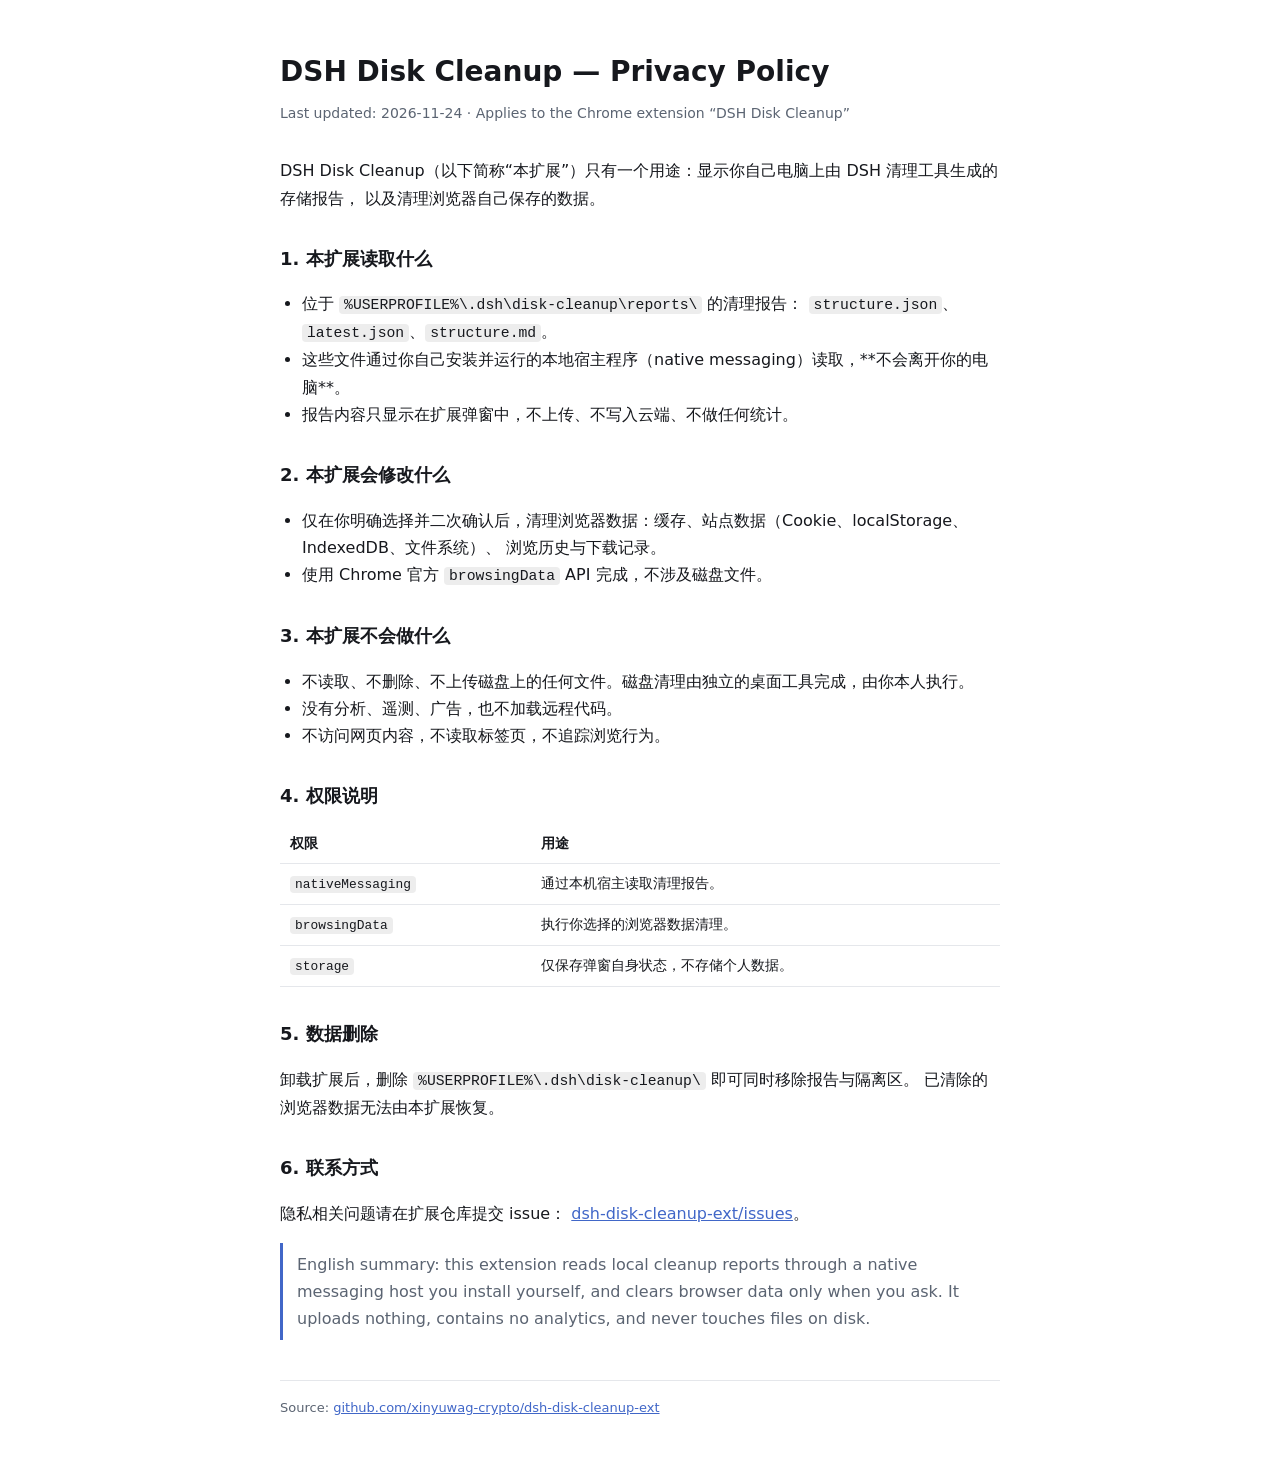
==== docs/privacy/index.html @ deed9495 "chore: store assets, privacy page, submission checklist, connection verifier" ====
<!doctype html>
<html lang="zh-CN">
<head>
  <meta charset="utf-8">
  <meta name="viewport" content="width=device-width, initial-scale=1">
  <title>DSH Disk Cleanup — Privacy Policy</title>
  <style>
    :root { color-scheme: light dark; --fg:#16181d; --muted:#5b6472; --line:#e5e7eb; --bg:#fff; --accent:#4167c8; }
    @media (prefers-color-scheme: dark) { :root { --fg:#e8eaed; --muted:#9aa0a6; --line:#2a2f37; --bg:#16181d; --accent:#7b9bf0; } }
    * { box-sizing: border-box; }
    body { margin: 0; padding: 48px 20px; background: var(--bg); color: var(--fg);
           font: 16px/1.7 "Segoe UI", "Microsoft YaHei UI", system-ui, sans-serif; }
    main { max-width: 720px; margin: 0 auto; }
    h1 { font-size: 28px; margin: 0 0 6px; }
    .sub { color: var(--muted); margin: 0 0 32px; font-size: 14px; }
    h2 { font-size: 18px; margin: 32px 0 10px; }
    p, li { color: var(--fg); }
    ul { padding-left: 22px; }
    table { width: 100%; border-collapse: collapse; margin: 12px 0; font-size: 14px; }
    th, td { text-align: left; padding: 8px 10px; border-bottom: 1px solid var(--line); vertical-align: top; }
    code { background: rgba(127,127,127,.14); padding: 1px 5px; border-radius: 4px; font-size: .92em; }
    .note { border-left: 3px solid var(--accent); padding: 8px 0 8px 14px; color: var(--muted); }
    footer { margin-top: 40px; color: var(--muted); font-size: 13px; border-top: 1px solid var(--line); padding-top: 16px; }
    a { color: var(--accent); }
  </style>
</head>
<body>
<main>
  <h1>DSH Disk Cleanup — Privacy Policy</h1>
  <p class="sub">Last updated: 2026-11-24 · Applies to the Chrome extension “DSH Disk Cleanup”</p>

  <p>DSH Disk Cleanup（以下简称“本扩展”）只有一个用途：显示你自己电脑上由 DSH 清理工具生成的存储报告，
     以及清理浏览器自己保存的数据。</p>

  <h2>1. 本扩展读取什么</h2>
  <ul>
    <li>位于 <code>%USERPROFILE%\.dsh\disk-cleanup\reports\</code> 的清理报告：
        <code>structure.json</code>、<code>latest.json</code>、<code>structure.md</code>。</li>
    <li>这些文件通过你自己安装并运行的本地宿主程序（native messaging）读取，**不会离开你的电脑**。</li>
    <li>报告内容只显示在扩展弹窗中，不上传、不写入云端、不做任何统计。</li>
  </ul>

  <h2>2. 本扩展会修改什么</h2>
  <ul>
    <li>仅在你明确选择并二次确认后，清理浏览器数据：缓存、站点数据（Cookie、localStorage、IndexedDB、文件系统）、
        浏览历史与下载记录。</li>
    <li>使用 Chrome 官方 <code>browsingData</code> API 完成，不涉及磁盘文件。</li>
  </ul>

  <h2>3. 本扩展不会做什么</h2>
  <ul>
    <li>不读取、不删除、不上传磁盘上的任何文件。磁盘清理由独立的桌面工具完成，由你本人执行。</li>
    <li>没有分析、遥测、广告，也不加载远程代码。</li>
    <li>不访问网页内容，不读取标签页，不追踪浏览行为。</li>
  </ul>

  <h2>4. 权限说明</h2>
  <table>
    <thead><tr><th>权限</th><th>用途</th></tr></thead>
    <tbody>
      <tr><td><code>nativeMessaging</code></td><td>通过本机宿主读取清理报告。</td></tr>
      <tr><td><code>browsingData</code></td><td>执行你选择的浏览器数据清理。</td></tr>
      <tr><td><code>storage</code></td><td>仅保存弹窗自身状态，不存储个人数据。</td></tr>
    </tbody>
  </table>

  <h2>5. 数据删除</h2>
  <p>卸载扩展后，删除 <code>%USERPROFILE%\.dsh\disk-cleanup\</code> 即可同时移除报告与隔离区。
     已清除的浏览器数据无法由本扩展恢复。</p>

  <h2>6. 联系方式</h2>
  <p>隐私相关问题请在扩展仓库提交 issue：
     <a href="https://github.com/xinyuwag-crypto/dsh-disk-cleanup-ext/issues">dsh-disk-cleanup-ext/issues</a>。</p>

  <p class="note">English summary: this extension reads local cleanup reports through a native
     messaging host you install yourself, and clears browser data only when you ask. It uploads
     nothing, contains no analytics, and never touches files on disk.</p>

  <footer>Source: <a href="https://github.com/xinyuwag-crypto/dsh-disk-cleanup-ext">github.com/xinyuwag-crypto/dsh-disk-cleanup-ext</a></footer>
</main>
</body>
</html>
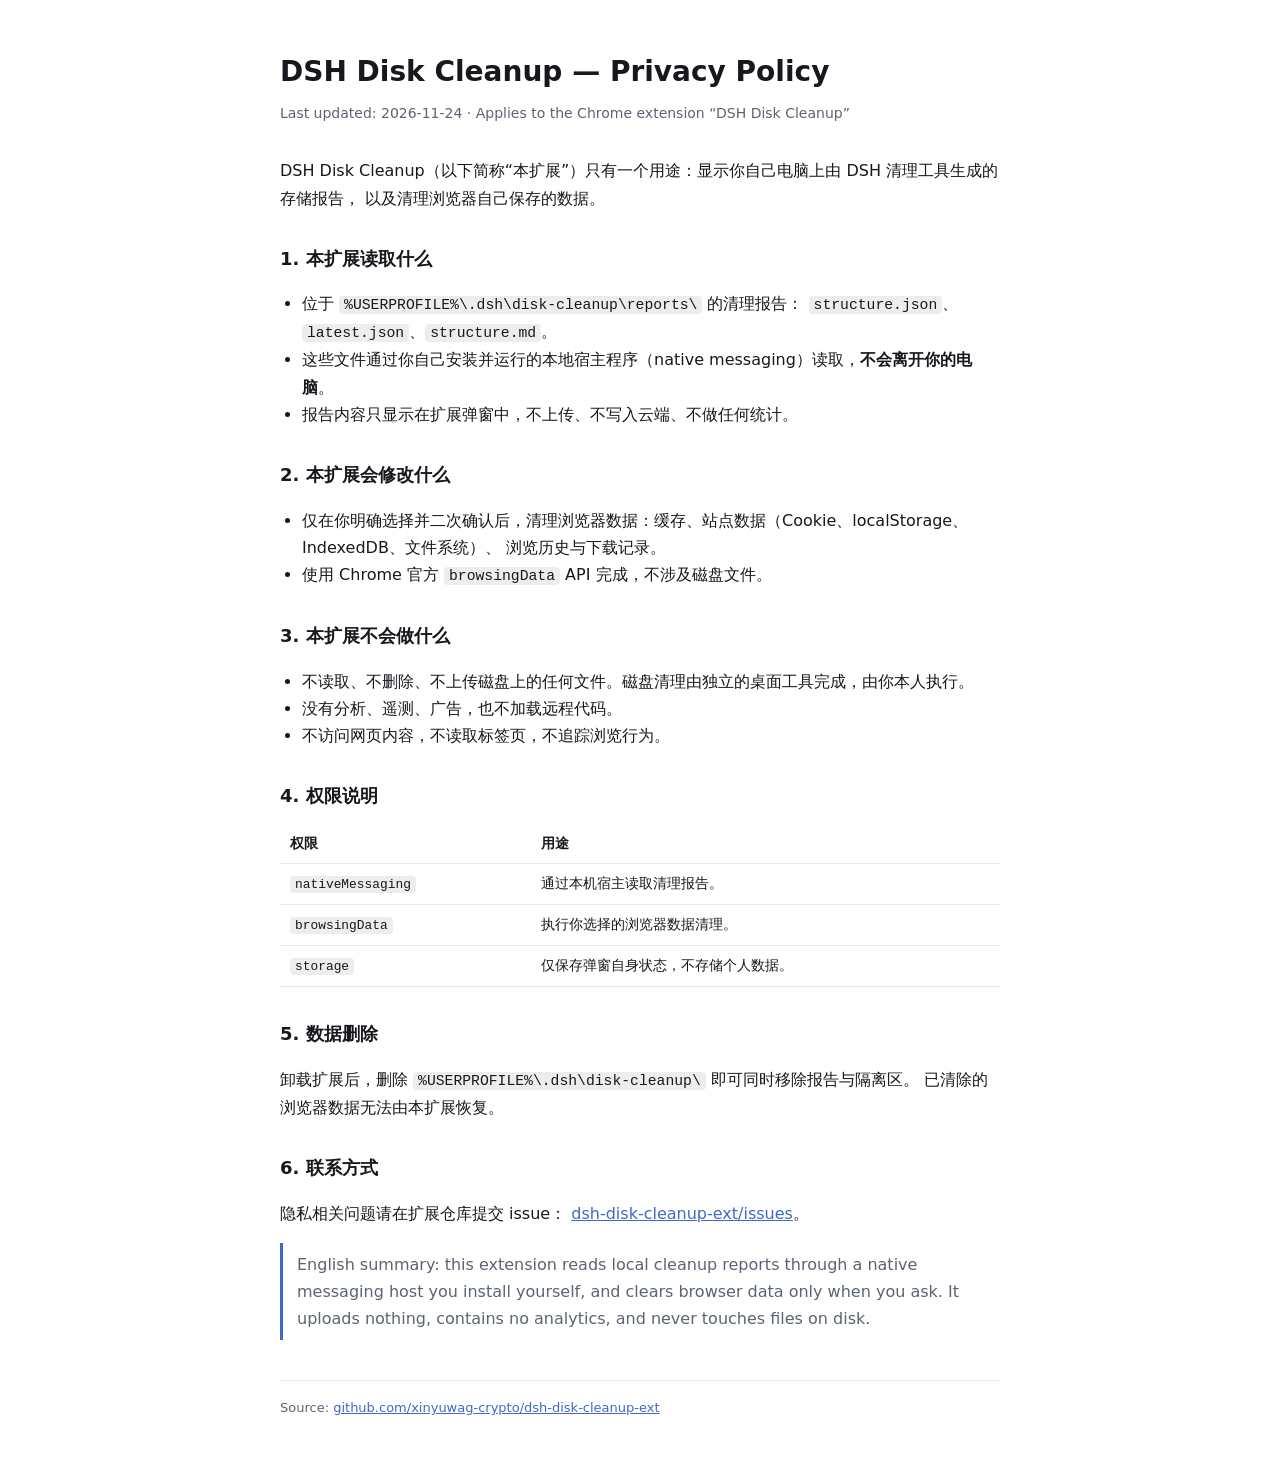
==== commit 170d3cc0: "fix: render privacy policy bold with <strong> instead of markdown asterisks" ====
--- a/docs/privacy/index.html
+++ b/docs/privacy/index.html
@@ -36,7 +36,7 @@
   <ul>
     <li>位于 <code>%USERPROFILE%\.dsh\disk-cleanup\reports\</code> 的清理报告：
         <code>structure.json</code>、<code>latest.json</code>、<code>structure.md</code>。</li>
-    <li>这些文件通过你自己安装并运行的本地宿主程序（native messaging）读取，**不会离开你的电脑**。</li>
+    <li>这些文件通过你自己安装并运行的本地宿主程序（native messaging）读取，<strong>不会离开你的电脑</strong>。</li>
     <li>报告内容只显示在扩展弹窗中，不上传、不写入云端、不做任何统计。</li>
   </ul>
 
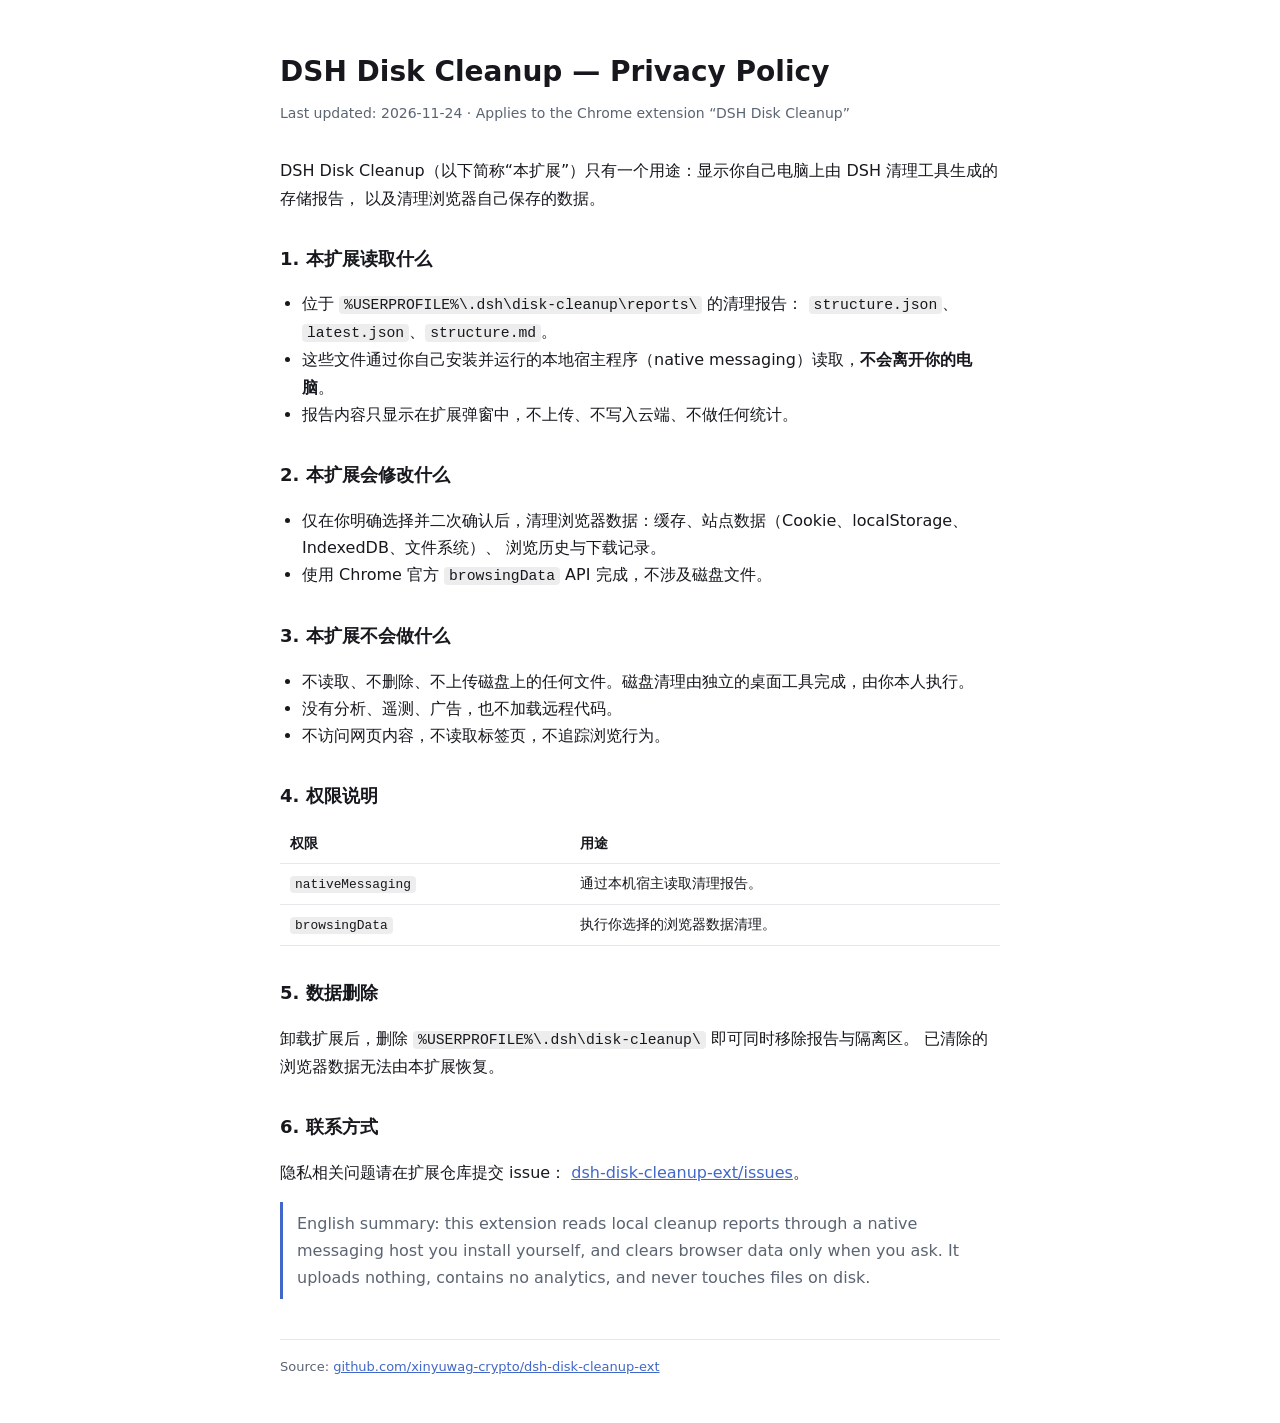
==== commit c71a84b7: "fix: drop unused storage permission (Purple Potassium), bump to 1.0.1" ====
--- a/docs/privacy/index.html
+++ b/docs/privacy/index.html
@@ -60,7 +60,6 @@
     <tbody>
       <tr><td><code>nativeMessaging</code></td><td>通过本机宿主读取清理报告。</td></tr>
       <tr><td><code>browsingData</code></td><td>执行你选择的浏览器数据清理。</td></tr>
-      <tr><td><code>storage</code></td><td>仅保存弹窗自身状态，不存储个人数据。</td></tr>
     </tbody>
   </table>
 
